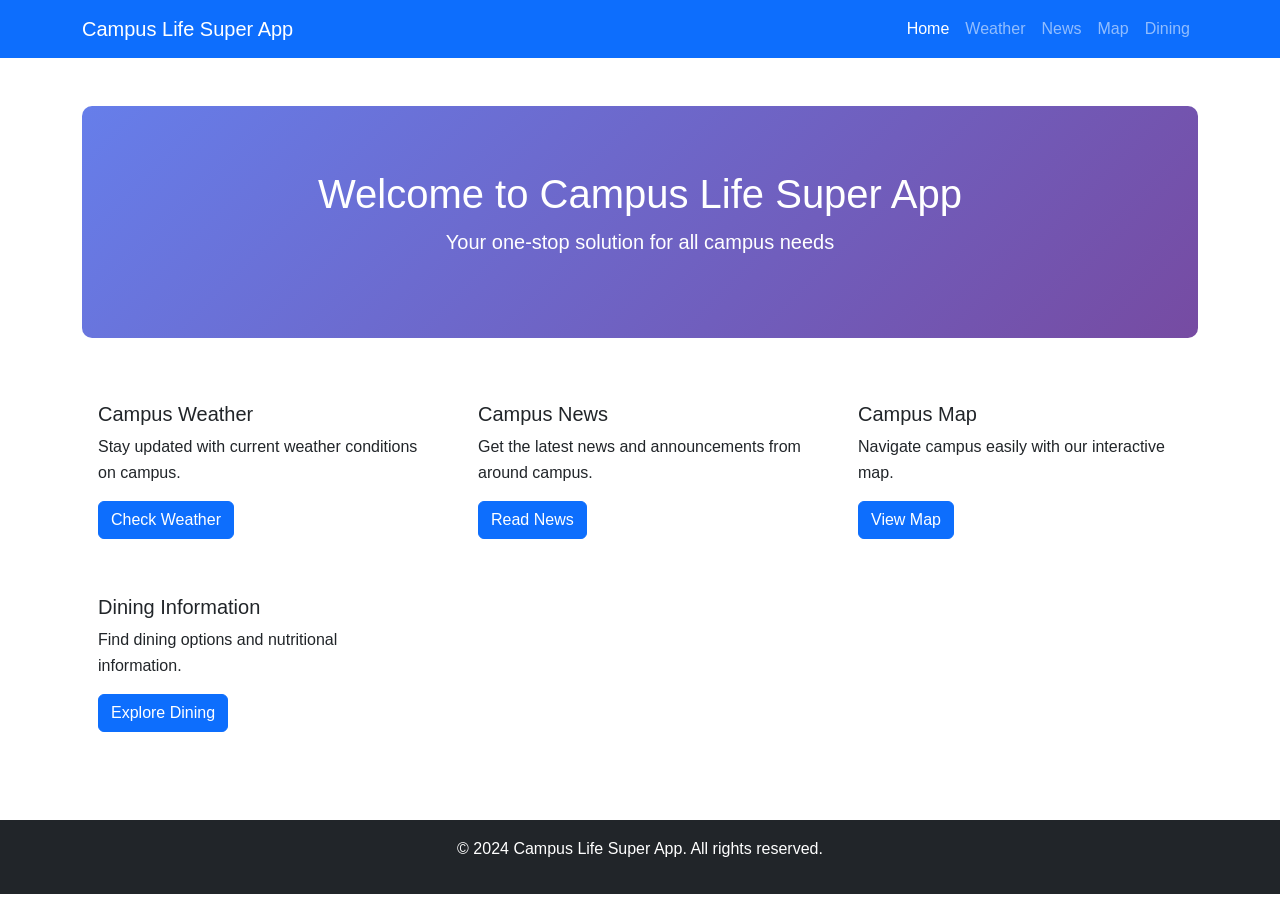
==== index.html @ a545dc6f "Initial project setup with HTML pages, CSS, and JS structure" ====
<!DOCTYPE html>
<html lang="en">
<head>
    <meta charset="UTF-8">
    <meta name="viewport" content="width=device-width, initial-scale=1.0">
    <title>Campus Life Super App - Home</title>
    <link href="https://cdn.jsdelivr.net/npm/bootstrap@5.3.0/dist/css/bootstrap.min.css" rel="stylesheet">
    <link rel="stylesheet" href="css/style.css">
</head>
<body>
    <header>
        <nav class="navbar navbar-expand-lg navbar-dark bg-primary">
            <div class="container">
                <a class="navbar-brand" href="index.html">Campus Life Super App</a>
                <button class="navbar-toggler" type="button" data-bs-toggle="collapse" data-bs-target="#navbarNav">
                    <span class="navbar-toggler-icon"></span>
                </button>
                <div class="collapse navbar-collapse" id="navbarNav">
                    <ul class="navbar-nav ms-auto">
                        <li class="nav-item"><a class="nav-link active" href="index.html">Home</a></li>
                        <li class="nav-item"><a class="nav-link" href="weather.html">Weather</a></li>
                        <li class="nav-item"><a class="nav-link" href="news.html">News</a></li>
                        <li class="nav-item"><a class="nav-link" href="map.html">Map</a></li>
                        <li class="nav-item"><a class="nav-link" href="dining.html">Dining</a></li>
                    </ul>
                </div>
            </div>
        </nav>
    </header>

    <main class="container my-5">
        <section class="hero text-center mb-5">
            <h1>Welcome to Campus Life Super App</h1>
            <p class="lead">Your one-stop solution for all campus needs</p>
        </section>

        <section class="features">
            <div class="row">
                <div class="col-md-4 mb-4">
                    <div class="card h-100">
                        <div class="card-body">
                            <h5 class="card-title">Campus Weather</h5>
                            <p class="card-text">Stay updated with current weather conditions on campus.</p>
                            <a href="weather.html" class="btn btn-primary">Check Weather</a>
                        </div>
                    </div>
                </div>
                <div class="col-md-4 mb-4">
                    <div class="card h-100">
                        <div class="card-body">
                            <h5 class="card-title">Campus News</h5>
                            <p class="card-text">Get the latest news and announcements from around campus.</p>
                            <a href="news.html" class="btn btn-primary">Read News</a>
                        </div>
                    </div>
                </div>
                <div class="col-md-4 mb-4">
                    <div class="card h-100">
                        <div class="card-body">
                            <h5 class="card-title">Campus Map</h5>
                            <p class="card-text">Navigate campus easily with our interactive map.</p>
                            <a href="map.html" class="btn btn-primary">View Map</a>
                        </div>
                    </div>
                </div>
                <div class="col-md-4 mb-4">
                    <div class="card h-100">
                        <div class="card-body">
                            <h5 class="card-title">Dining Information</h5>
                            <p class="card-text">Find dining options and nutritional information.</p>
                            <a href="dining.html" class="btn btn-primary">Explore Dining</a>
                        </div>
                    </div>
                </div>
            </div>
        </section>
    </main>

    <footer class="bg-dark text-white text-center py-3">
        <div class="container">
            <p>&copy; 2024 Campus Life Super App. All rights reserved.</p>
        </div>
    </footer>

    <script src="https://cdn.jsdelivr.net/npm/bootstrap@5.3.0/dist/js/bootstrap.bundle.min.js"></script>
    <script src="js/app.js"></script>
</body>
</html>
---- css/style.css ----
/* Custom styles for Campus Life Super App */

body {
    font-family: 'Segoe UI', Tahoma, Geneva, Verdana, sans-serif;
    line-height: 1.6;
}

.hero {
    background: linear-gradient(135deg, #667eea 0%, #764ba2 100%);
    color: white;
    padding: 4rem 0;
    border-radius: 10px;
    margin-bottom: 3rem;
}

.card {
    transition: transform 0.3s ease, box-shadow 0.3s ease;
    border: none;
    border-radius: 10px;
}

.card:hover {
    transform: translateY(-5px);
    box-shadow: 0 10px 20px rgba(0, 0, 0, 0.1);
}

footer {
    margin-top: auto;
}

/* Responsive adjustments */
@media (max-width: 768px) {
    .hero {
        padding: 2rem 1rem;
    }

    .hero h1 {
        font-size: 2rem;
    }

    .navbar-brand {
        font-size: 1.2rem;
    }
}

/* Accessibility improvements */
.btn:focus,
.navbar-toggler:focus {
    box-shadow: 0 0 0 0.2rem rgba(0, 123, 255, 0.25);
}

.card:focus-within {
    outline: 2px solid #007bff;
    outline-offset: 2px;
}
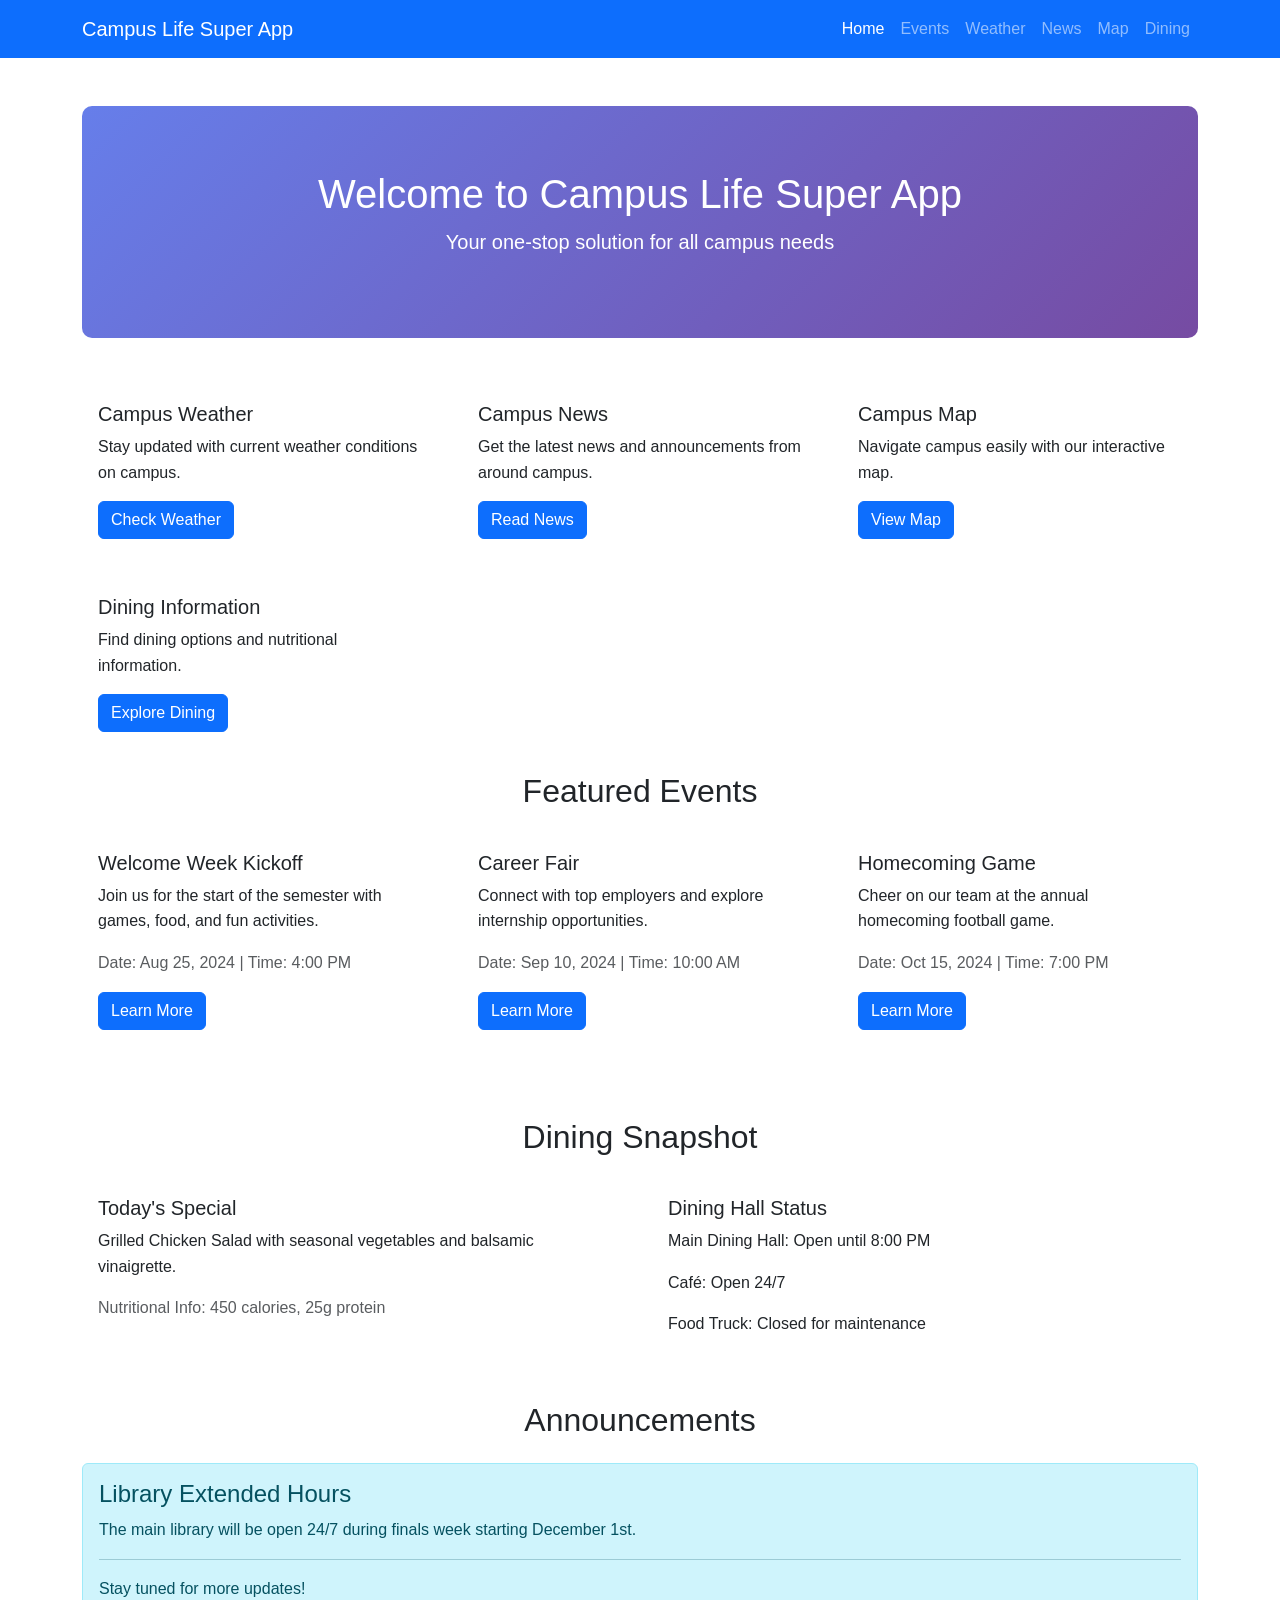
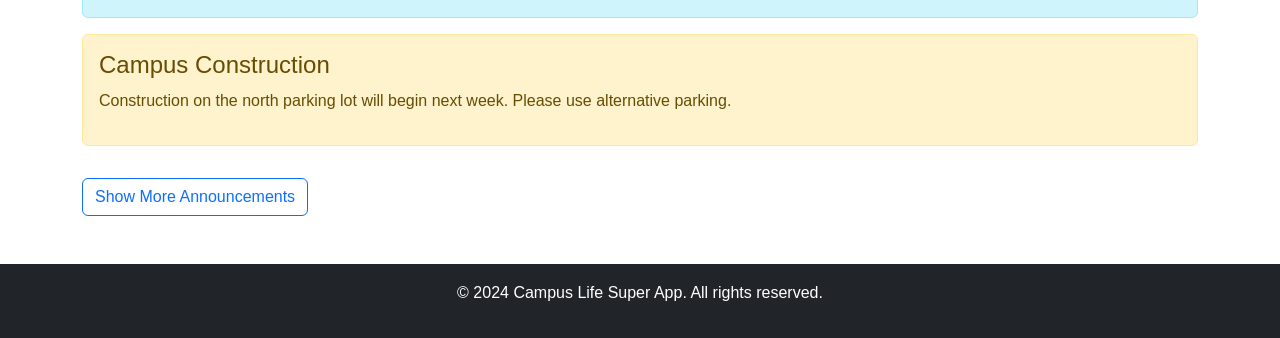
==== commit 5b282e4d: "Added enhanced home page with featured events, dining snapshot, and announcements sections" ====
--- a/index.html
+++ b/index.html
@@ -18,6 +18,7 @@
                 <div class="collapse navbar-collapse" id="navbarNav">
                     <ul class="navbar-nav ms-auto">
                         <li class="nav-item"><a class="nav-link active" href="index.html">Home</a></li>
+                        <li class="nav-item"><a class="nav-link" href="events.html">Events</a></li>
                         <li class="nav-item"><a class="nav-link" href="weather.html">Weather</a></li>
                         <li class="nav-item"><a class="nav-link" href="news.html">News</a></li>
                         <li class="nav-item"><a class="nav-link" href="map.html">Map</a></li>
@@ -74,6 +75,95 @@
                 </div>
             </div>
         </section>
+
+        <!-- Featured Events Preview Section -->
+        <section class="featured-events mb-5">
+            <h2 class="text-center mb-4">Featured Events</h2>
+            <div class="row">
+                <div class="col-md-4 mb-4">
+                    <div class="card h-100">
+                        <div class="card-body">
+                            <h5 class="card-title">Welcome Week Kickoff</h5>
+                            <p class="card-text">Join us for the start of the semester with games, food, and fun activities.</p>
+                            <p class="text-muted">Date: Aug 25, 2024 | Time: 4:00 PM</p>
+                            <button class="btn btn-primary" data-bs-toggle="modal" data-bs-target="#eventModal1">Learn More</button>
+                        </div>
+                    </div>
+                </div>
+                <div class="col-md-4 mb-4">
+                    <div class="card h-100">
+                        <div class="card-body">
+                            <h5 class="card-title">Career Fair</h5>
+                            <p class="card-text">Connect with top employers and explore internship opportunities.</p>
+                            <p class="text-muted">Date: Sep 10, 2024 | Time: 10:00 AM</p>
+                            <button class="btn btn-primary" data-bs-toggle="modal" data-bs-target="#eventModal2">Learn More</button>
+                        </div>
+                    </div>
+                </div>
+                <div class="col-md-4 mb-4">
+                    <div class="card h-100">
+                        <div class="card-body">
+                            <h5 class="card-title">Homecoming Game</h5>
+                            <p class="card-text">Cheer on our team at the annual homecoming football game.</p>
+                            <p class="text-muted">Date: Oct 15, 2024 | Time: 7:00 PM</p>
+                            <button class="btn btn-primary" data-bs-toggle="modal" data-bs-target="#eventModal3">Learn More</button>
+                        </div>
+                    </div>
+                </div>
+            </div>
+        </section>
+
+        <!-- Dining Snapshot Section -->
+        <section class="dining-snapshot mb-5">
+            <h2 class="text-center mb-4">Dining Snapshot</h2>
+            <div class="row">
+                <div class="col-md-6">
+                    <div class="card">
+                        <div class="card-body">
+                            <h5 class="card-title">Today's Special</h5>
+                            <p class="card-text">Grilled Chicken Salad with seasonal vegetables and balsamic vinaigrette.</p>
+                            <p class="text-muted">Nutritional Info: 450 calories, 25g protein</p>
+                        </div>
+                    </div>
+                </div>
+                <div class="col-md-6">
+                    <div class="card">
+                        <div class="card-body">
+                            <h5 class="card-title">Dining Hall Status</h5>
+                            <p class="card-text">Main Dining Hall: Open until 8:00 PM</p>
+                            <p class="card-text">Café: Open 24/7</p>
+                            <p class="card-text">Food Truck: Closed for maintenance</p>
+                        </div>
+                    </div>
+                </div>
+            </div>
+        </section>
+
+        <!-- Announcements Section -->
+        <section class="announcements mb-5">
+            <h2 class="text-center mb-4">Announcements</h2>
+            <div class="row">
+                <div class="col-12">
+                    <div class="alert alert-info" role="alert">
+                        <h4 class="alert-heading">Library Extended Hours</h4>
+                        <p>The main library will be open 24/7 during finals week starting December 1st.</p>
+                        <hr>
+                        <p class="mb-0">Stay tuned for more updates!</p>
+                    </div>
+                    <div class="alert alert-warning" role="alert">
+                        <h4 class="alert-heading">Campus Construction</h4>
+                        <p>Construction on the north parking lot will begin next week. Please use alternative parking.</p>
+                    </div>
+                    <div id="extra-announcements" style="display: none;">
+                        <div class="alert alert-success" role="alert">
+                            <h4 class="alert-heading">New Student Orientation</h4>
+                            <p>Mandatory orientation for new students is scheduled for August 20th.</p>
+                        </div>
+                    </div>
+                    <button id="toggle-announcements-btn" class="btn btn-outline-primary mt-3">Show More Announcements</button>
+                </div>
+            </div>
+        </section>
     </main>
 
     <footer class="bg-dark text-white text-center py-3">
@@ -84,5 +174,69 @@
 
     <script src="https://cdn.jsdelivr.net/npm/bootstrap@5.3.0/dist/js/bootstrap.bundle.min.js"></script>
     <script src="js/app.js"></script>
+
+    <!-- Event Detail Modals -->
+    <div class="modal fade" id="eventModal1" tabindex="-1" aria-labelledby="eventModal1Label" aria-hidden="true">
+        <div class="modal-dialog">
+            <div class="modal-content">
+                <div class="modal-header">
+                    <h5 class="modal-title" id="eventModal1Label">Welcome Week Kickoff</h5>
+                    <button type="button" class="btn-close" data-bs-dismiss="modal" aria-label="Close"></button>
+                </div>
+                <div class="modal-body">
+                    <p>Join us for the exciting start of the semester! Enjoy games, free food, live music, and meet your fellow students.</p>
+                    <p><strong>Date:</strong> August 25, 2024</p>
+                    <p><strong>Time:</strong> 4:00 PM - 8:00 PM</p>
+                    <p><strong>Location:</strong> Main Quad</p>
+                </div>
+                <div class="modal-footer">
+                    <button type="button" class="btn btn-secondary" data-bs-dismiss="modal">Close</button>
+                    <button type="button" class="btn btn-primary">RSVP</button>
+                </div>
+            </div>
+        </div>
+    </div>
+
+    <div class="modal fade" id="eventModal2" tabindex="-1" aria-labelledby="eventModal2Label" aria-hidden="true">
+        <div class="modal-dialog">
+            <div class="modal-content">
+                <div class="modal-header">
+                    <h5 class="modal-title" id="eventModal2Label">Career Fair</h5>
+                    <button type="button" class="btn-close" data-bs-dismiss="modal" aria-label="Close"></button>
+                </div>
+                <div class="modal-body">
+                    <p>Network with leading companies and discover internship and job opportunities in your field.</p>
+                    <p><strong>Date:</strong> September 10, 2024</p>
+                    <p><strong>Time:</strong> 10:00 AM - 4:00 PM</p>
+                    <p><strong>Location:</strong> Student Center Ballroom</p>
+                </div>
+                <div class="modal-footer">
+                    <button type="button" class="btn btn-secondary" data-bs-dismiss="modal">Close</button>
+                    <button type="button" class="btn btn-primary">RSVP</button>
+                </div>
+            </div>
+        </div>
+    </div>
+
+    <div class="modal fade" id="eventModal3" tabindex="-1" aria-labelledby="eventModal3Label" aria-hidden="true">
+        <div class="modal-dialog">
+            <div class="modal-content">
+                <div class="modal-header">
+                    <h5 class="modal-title" id="eventModal3Label">Homecoming Game</h5>
+                    <button type="button" class="btn-close" data-bs-dismiss="modal" aria-label="Close"></button>
+                </div>
+                <div class="modal-body">
+                    <p>Celebrate tradition and school spirit at our annual homecoming football game!</p>
+                    <p><strong>Date:</strong> October 15, 2024</p>
+                    <p><strong>Time:</strong> 7:00 PM</p>
+                    <p><strong>Location:</strong> Kyle Field</p>
+                </div>
+                <div class="modal-footer">
+                    <button type="button" class="btn btn-secondary" data-bs-dismiss="modal">Close</button>
+                    <button type="button" class="btn btn-primary">RSVP</button>
+                </div>
+            </div>
+        </div>
+    </div>
 </body>
 </html>
--- a/css/style.css
+++ b/css/style.css
@@ -1,10 +1,12 @@
 /* Custom styles for Campus Life Super App */
 
+/* General body styles */
 body {
     font-family: 'Segoe UI', Tahoma, Geneva, Verdana, sans-serif;
     line-height: 1.6;
 }
 
+/* Hero section styling with gradient background */
 .hero {
     background: linear-gradient(135deg, #667eea 0%, #764ba2 100%);
     color: white;
@@ -13,6 +15,7 @@
     margin-bottom: 3rem;
 }
 
+/* Card hover effects for interactive elements */
 .card {
     transition: transform 0.3s ease, box-shadow 0.3s ease;
     border: none;
@@ -24,11 +27,12 @@
     box-shadow: 0 10px 20px rgba(0, 0, 0, 0.1);
 }
 
+/* Footer positioning */
 footer {
     margin-top: auto;
 }
 
-/* Responsive adjustments */
+/* Responsive adjustments for mobile devices */
 @media (max-width: 768px) {
     .hero {
         padding: 2rem 1rem;
@@ -43,7 +47,7 @@
     }
 }
 
-/* Accessibility improvements */
+/* Accessibility improvements for focus states */
 .btn:focus,
 .navbar-toggler:focus {
     box-shadow: 0 0 0 0.2rem rgba(0, 123, 255, 0.25);
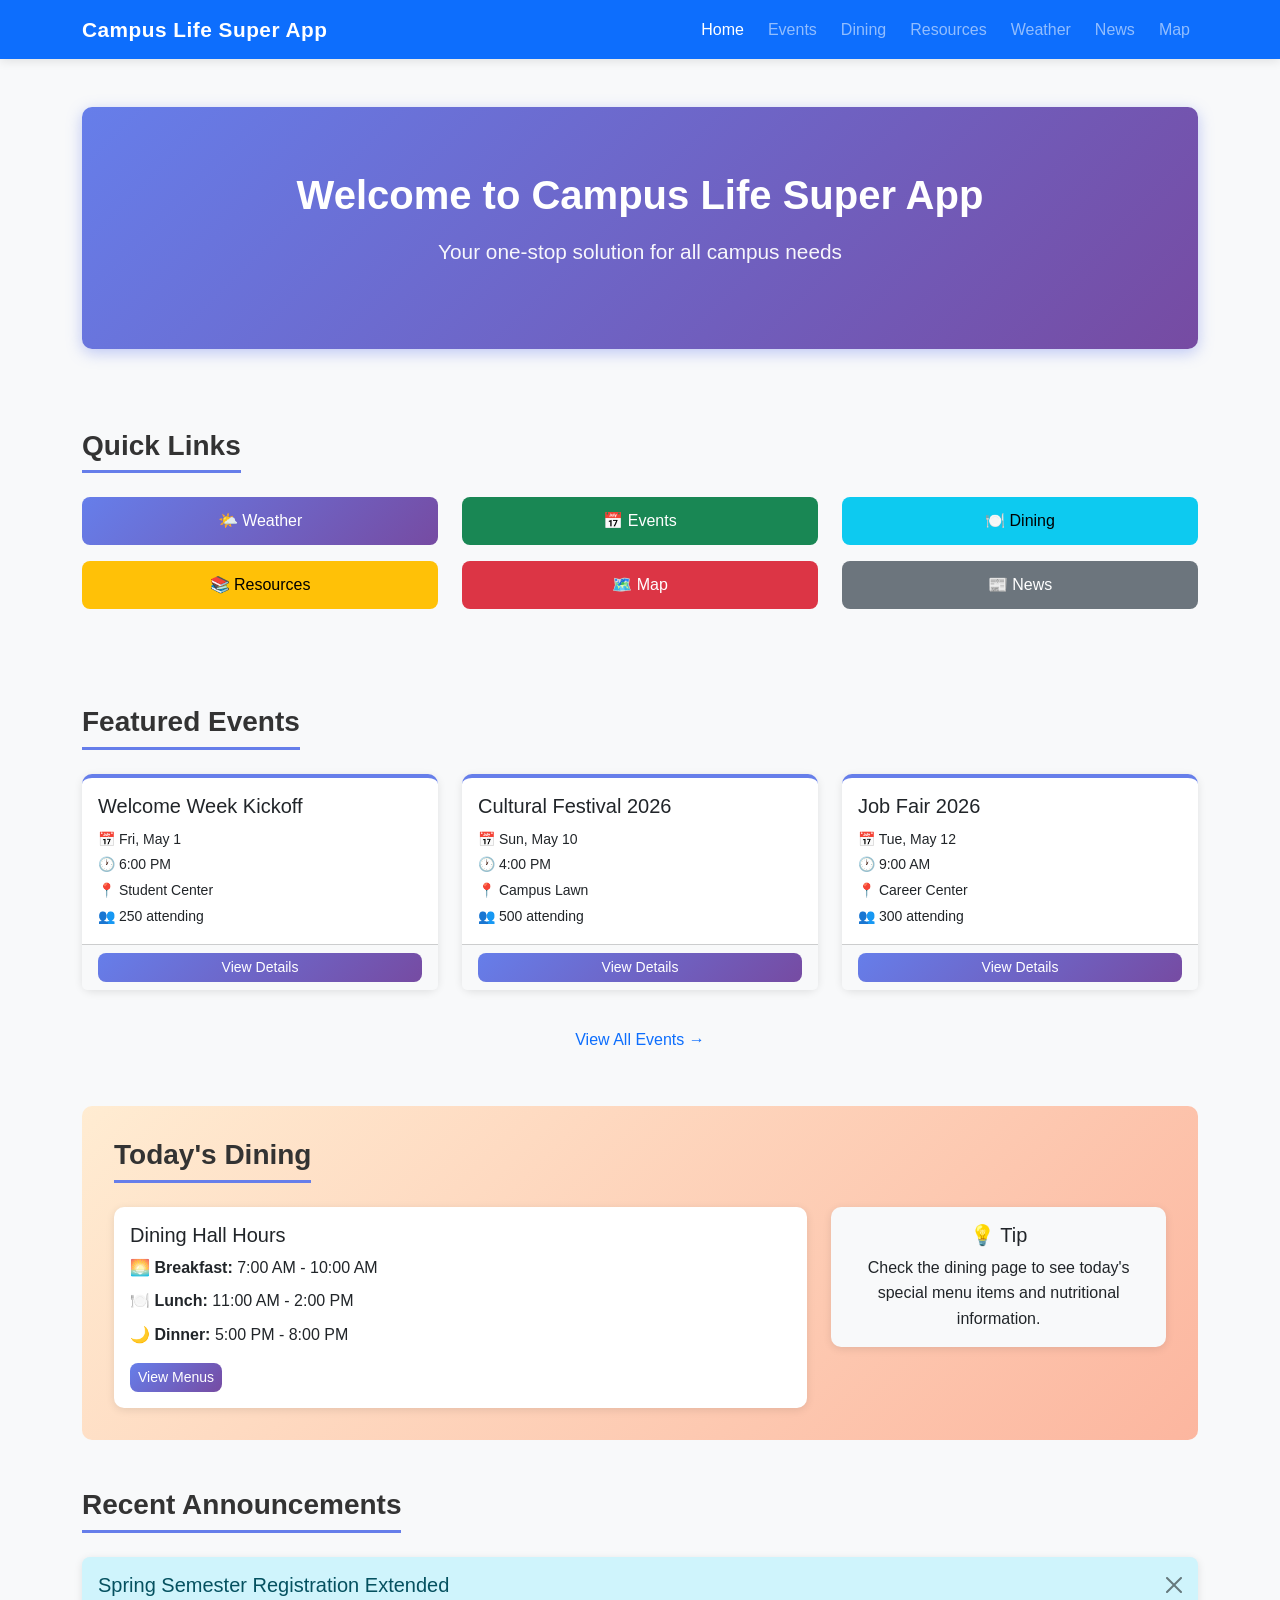
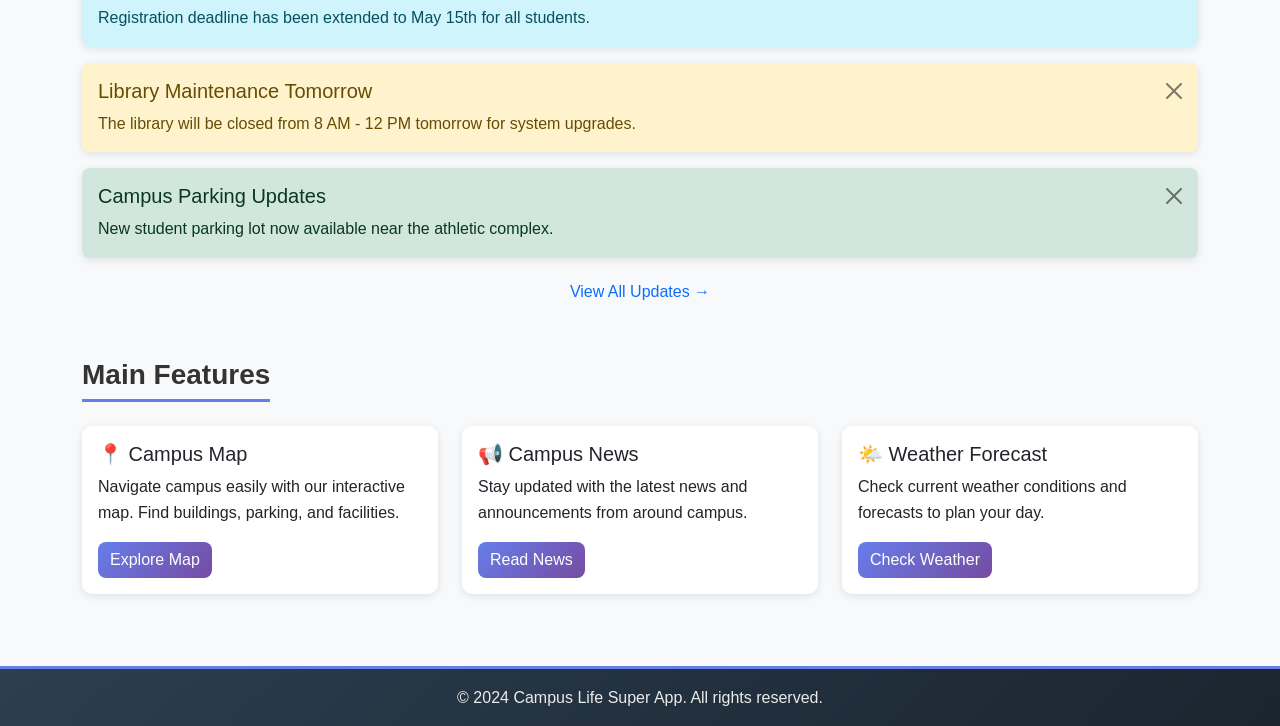
==== commit a679ab8d: "Add Events page with search/filter functionality and modal details" ====
--- a/index.html
+++ b/index.html
@@ -19,10 +19,11 @@
                     <ul class="navbar-nav ms-auto">
                         <li class="nav-item"><a class="nav-link active" href="index.html">Home</a></li>
                         <li class="nav-item"><a class="nav-link" href="events.html">Events</a></li>
+                        <li class="nav-item"><a class="nav-link" href="dining.html">Dining</a></li>
+                        <li class="nav-item"><a class="nav-link" href="student-resources.html">Resources</a></li>
                         <li class="nav-item"><a class="nav-link" href="weather.html">Weather</a></li>
                         <li class="nav-item"><a class="nav-link" href="news.html">News</a></li>
                         <li class="nav-item"><a class="nav-link" href="map.html">Map</a></li>
-                        <li class="nav-item"><a class="nav-link" href="dining.html">Dining</a></li>
                     </ul>
                 </div>
             </div>
@@ -30,27 +31,113 @@
     </header>
 
     <main class="container my-5">
+        <!-- HERO/WELCOME AREA -->
+        <!-- Purpose: Greet users and introduce the app's main features -->
         <section class="hero text-center mb-5">
             <h1>Welcome to Campus Life Super App</h1>
             <p class="lead">Your one-stop solution for all campus needs</p>
         </section>
 
+        <!-- QUICK LINKS BUTTONS -->
+        <!-- Purpose: Provide quick navigation to main features -->
+        <section class="quick-links mb-5">
+            <h3 class="text-center mb-4">Quick Links</h3>
+            <div class="row">
+                <div class="col-md-4 mb-3">
+                    <a href="weather.html" class="btn btn-lg btn-primary w-100">🌤️ Weather</a>
+                </div>
+                <div class="col-md-4 mb-3">
+                    <a href="events.html" class="btn btn-lg btn-success w-100">📅 Events</a>
+                </div>
+                <div class="col-md-4 mb-3">
+                    <a href="dining.html" class="btn btn-lg btn-info w-100">🍽️ Dining</a>
+                </div>
+                <div class="col-md-4 mb-3">
+                    <a href="student-resources.html" class="btn btn-lg btn-warning w-100">📚 Resources</a>
+                </div>
+                <div class="col-md-4 mb-3">
+                    <a href="map.html" class="btn btn-lg btn-danger w-100">🗺️ Map</a>
+                </div>
+                <div class="col-md-4 mb-3">
+                    <a href="news.html" class="btn btn-lg btn-secondary w-100">📰 News</a>
+                </div>
+            </div>
+        </section>
+
+        <!-- FEATURED EVENTS PREVIEW CARDS -->
+        <!-- Purpose: Showcase upcoming campus events to encourage attendance -->
+        <section class="featured-events mb-5">
+            <h3 class="mb-4">Featured Events</h3>
+            <div class="row" id="featured-events-container">
+                <div class="col-12 text-center">
+                    <p class="text-muted">Loading events...</p>
+                </div>
+            </div>
+            <div class="text-center mt-3">
+                <a href="events.html" class="btn btn-outline-primary">View All Events →</a>
+            </div>
+        </section>
+
+        <!-- DINING SNAPSHOT -->
+        <!-- Purpose: Display quick dining information and hours -->
+        <section class="dining-snapshot mb-5">
+            <h3 class="mb-4">Today's Dining</h3>
+            <div class="row">
+                <div class="col-md-8">
+                    <div class="card">
+                        <div class="card-body">
+                            <h5 class="card-title">Dining Hall Hours</h5>
+                            <ul class="list-unstyled">
+                                <li class="mb-2"><strong>🌅 Breakfast:</strong> 7:00 AM - 10:00 AM</li>
+                                <li class="mb-2"><strong>🍽️ Lunch:</strong> 11:00 AM - 2:00 PM</li>
+                                <li class="mb-2"><strong>🌙 Dinner:</strong> 5:00 PM - 8:00 PM</li>
+                            </ul>
+                            <a href="dining.html" class="btn btn-sm btn-primary">View Menus</a>
+                        </div>
+                    </div>
+                </div>
+                <div class="col-md-4">
+                    <div class="card bg-light">
+                        <div class="card-body text-center">
+                            <h5 class="card-title">💡 Tip</h5>
+                            <p class="card-text">Check the dining page to see today's special menu items and nutritional information.</p>
+                        </div>
+                    </div>
+                </div>
+            </div>
+        </section>
+
+        <!-- ANNOUNCEMENTS SECTION -->
+        <!-- Purpose: Keep students informed about important campus updates -->
+        <section class="announcements mb-5">
+            <h3 class="mb-4">Recent Announcements</h3>
+            <div id="announcements-container">
+                <!-- Announcements will be loaded here -->
+            </div>
+            <div class="text-center mt-3">
+                <a href="student-resources.html" class="btn btn-outline-primary">View All Updates →</a>
+            </div>
+        </section>
+
+        <!-- FEATURES SHOWCASE -->
+        <!-- Purpose: Highlight main features and services available on the app -->
         <section class="features">
+            <h3 class="text-center mb-4">Main Features</h3>
             <div class="row">
                 <div class="col-md-4 mb-4">
                     <div class="card h-100">
                         <div class="card-body">
-                            <h5 class="card-title">Campus Weather</h5>
-                            <p class="card-text">Stay updated with current weather conditions on campus.</p>
-                            <a href="weather.html" class="btn btn-primary">Check Weather</a>
+                            <h5 class="card-title">📍 Campus Map</h5>
+                            <p class="card-text">Navigate campus easily with our interactive map. Find buildings, parking, and facilities.</p>
+                            <a href="map.html" class="btn btn-primary">Explore Map</a>
                         </div>
                     </div>
                 </div>
                 <div class="col-md-4 mb-4">
                     <div class="card h-100">
                         <div class="card-body">
-                            <h5 class="card-title">Campus News</h5>
-                            <p class="card-text">Get the latest news and announcements from around campus.</p>
+                            <h5 class="card-title">📢 Campus News</h5>
+                            <p class="card-text">Stay updated with the latest news and announcements from around campus.</p>
                             <a href="news.html" class="btn btn-primary">Read News</a>
                         </div>
                     </div>
@@ -58,115 +145,17 @@
                 <div class="col-md-4 mb-4">
                     <div class="card h-100">
                         <div class="card-body">
-                            <h5 class="card-title">Campus Map</h5>
-                            <p class="card-text">Navigate campus easily with our interactive map.</p>
-                            <a href="map.html" class="btn btn-primary">View Map</a>
-                        </div>
-                    </div>
-                </div>
-                <div class="col-md-4 mb-4">
-                    <div class="card h-100">
-                        <div class="card-body">
-                            <h5 class="card-title">Dining Information</h5>
-                            <p class="card-text">Find dining options and nutritional information.</p>
-                            <a href="dining.html" class="btn btn-primary">Explore Dining</a>
+                            <h5 class="card-title">🌤️ Weather Forecast</h5>
+                            <p class="card-text">Check current weather conditions and forecasts to plan your day.</p>
+                            <a href="weather.html" class="btn btn-primary">Check Weather</a>
                         </div>
                     </div>
                 </div>
             </div>
         </section>
-
-        <!-- Featured Events Preview Section -->
-        <section class="featured-events mb-5">
-            <h2 class="text-center mb-4">Featured Events</h2>
-            <div class="row">
-                <div class="col-md-4 mb-4">
-                    <div class="card h-100">
-                        <div class="card-body">
-                            <h5 class="card-title">Welcome Week Kickoff</h5>
-                            <p class="card-text">Join us for the start of the semester with games, food, and fun activities.</p>
-                            <p class="text-muted">Date: Aug 25, 2024 | Time: 4:00 PM</p>
-                            <button class="btn btn-primary" data-bs-toggle="modal" data-bs-target="#eventModal1">Learn More</button>
-                        </div>
-                    </div>
-                </div>
-                <div class="col-md-4 mb-4">
-                    <div class="card h-100">
-                        <div class="card-body">
-                            <h5 class="card-title">Career Fair</h5>
-                            <p class="card-text">Connect with top employers and explore internship opportunities.</p>
-                            <p class="text-muted">Date: Sep 10, 2024 | Time: 10:00 AM</p>
-                            <button class="btn btn-primary" data-bs-toggle="modal" data-bs-target="#eventModal2">Learn More</button>
-                        </div>
-                    </div>
-                </div>
-                <div class="col-md-4 mb-4">
-                    <div class="card h-100">
-                        <div class="card-body">
-                            <h5 class="card-title">Homecoming Game</h5>
-                            <p class="card-text">Cheer on our team at the annual homecoming football game.</p>
-                            <p class="text-muted">Date: Oct 15, 2024 | Time: 7:00 PM</p>
-                            <button class="btn btn-primary" data-bs-toggle="modal" data-bs-target="#eventModal3">Learn More</button>
-                        </div>
-                    </div>
-                </div>
-            </div>
-        </section>
-
-        <!-- Dining Snapshot Section -->
-        <section class="dining-snapshot mb-5">
-            <h2 class="text-center mb-4">Dining Snapshot</h2>
-            <div class="row">
-                <div class="col-md-6">
-                    <div class="card">
-                        <div class="card-body">
-                            <h5 class="card-title">Today's Special</h5>
-                            <p class="card-text">Grilled Chicken Salad with seasonal vegetables and balsamic vinaigrette.</p>
-                            <p class="text-muted">Nutritional Info: 450 calories, 25g protein</p>
-                        </div>
-                    </div>
-                </div>
-                <div class="col-md-6">
-                    <div class="card">
-                        <div class="card-body">
-                            <h5 class="card-title">Dining Hall Status</h5>
-                            <p class="card-text">Main Dining Hall: Open until 8:00 PM</p>
-                            <p class="card-text">Café: Open 24/7</p>
-                            <p class="card-text">Food Truck: Closed for maintenance</p>
-                        </div>
-                    </div>
-                </div>
-            </div>
-        </section>
-
-        <!-- Announcements Section -->
-        <section class="announcements mb-5">
-            <h2 class="text-center mb-4">Announcements</h2>
-            <div class="row">
-                <div class="col-12">
-                    <div class="alert alert-info" role="alert">
-                        <h4 class="alert-heading">Library Extended Hours</h4>
-                        <p>The main library will be open 24/7 during finals week starting December 1st.</p>
-                        <hr>
-                        <p class="mb-0">Stay tuned for more updates!</p>
-                    </div>
-                    <div class="alert alert-warning" role="alert">
-                        <h4 class="alert-heading">Campus Construction</h4>
-                        <p>Construction on the north parking lot will begin next week. Please use alternative parking.</p>
-                    </div>
-                    <div id="extra-announcements" style="display: none;">
-                        <div class="alert alert-success" role="alert">
-                            <h4 class="alert-heading">New Student Orientation</h4>
-                            <p>Mandatory orientation for new students is scheduled for August 20th.</p>
-                        </div>
-                    </div>
-                    <button id="toggle-announcements-btn" class="btn btn-outline-primary mt-3">Show More Announcements</button>
-                </div>
-            </div>
-        </section>
     </main>
 
-    <footer class="bg-dark text-white text-center py-3">
+    <footer class="bg-dark text-white text-center py-3 mt-5">
         <div class="container">
             <p>&copy; 2024 Campus Life Super App. All rights reserved.</p>
         </div>
@@ -174,69 +163,6 @@
 
     <script src="https://cdn.jsdelivr.net/npm/bootstrap@5.3.0/dist/js/bootstrap.bundle.min.js"></script>
     <script src="js/app.js"></script>
-
-    <!-- Event Detail Modals -->
-    <div class="modal fade" id="eventModal1" tabindex="-1" aria-labelledby="eventModal1Label" aria-hidden="true">
-        <div class="modal-dialog">
-            <div class="modal-content">
-                <div class="modal-header">
-                    <h5 class="modal-title" id="eventModal1Label">Welcome Week Kickoff</h5>
-                    <button type="button" class="btn-close" data-bs-dismiss="modal" aria-label="Close"></button>
-                </div>
-                <div class="modal-body">
-                    <p>Join us for the exciting start of the semester! Enjoy games, free food, live music, and meet your fellow students.</p>
-                    <p><strong>Date:</strong> August 25, 2024</p>
-                    <p><strong>Time:</strong> 4:00 PM - 8:00 PM</p>
-                    <p><strong>Location:</strong> Main Quad</p>
-                </div>
-                <div class="modal-footer">
-                    <button type="button" class="btn btn-secondary" data-bs-dismiss="modal">Close</button>
-                    <button type="button" class="btn btn-primary">RSVP</button>
-                </div>
-            </div>
-        </div>
-    </div>
-
-    <div class="modal fade" id="eventModal2" tabindex="-1" aria-labelledby="eventModal2Label" aria-hidden="true">
-        <div class="modal-dialog">
-            <div class="modal-content">
-                <div class="modal-header">
-                    <h5 class="modal-title" id="eventModal2Label">Career Fair</h5>
-                    <button type="button" class="btn-close" data-bs-dismiss="modal" aria-label="Close"></button>
-                </div>
-                <div class="modal-body">
-                    <p>Network with leading companies and discover internship and job opportunities in your field.</p>
-                    <p><strong>Date:</strong> September 10, 2024</p>
-                    <p><strong>Time:</strong> 10:00 AM - 4:00 PM</p>
-                    <p><strong>Location:</strong> Student Center Ballroom</p>
-                </div>
-                <div class="modal-footer">
-                    <button type="button" class="btn btn-secondary" data-bs-dismiss="modal">Close</button>
-                    <button type="button" class="btn btn-primary">RSVP</button>
-                </div>
-            </div>
-        </div>
-    </div>
-
-    <div class="modal fade" id="eventModal3" tabindex="-1" aria-labelledby="eventModal3Label" aria-hidden="true">
-        <div class="modal-dialog">
-            <div class="modal-content">
-                <div class="modal-header">
-                    <h5 class="modal-title" id="eventModal3Label">Homecoming Game</h5>
-                    <button type="button" class="btn-close" data-bs-dismiss="modal" aria-label="Close"></button>
-                </div>
-                <div class="modal-body">
-                    <p>Celebrate tradition and school spirit at our annual homecoming football game!</p>
-                    <p><strong>Date:</strong> October 15, 2024</p>
-                    <p><strong>Time:</strong> 7:00 PM</p>
-                    <p><strong>Location:</strong> Kyle Field</p>
-                </div>
-                <div class="modal-footer">
-                    <button type="button" class="btn btn-secondary" data-bs-dismiss="modal">Close</button>
-                    <button type="button" class="btn btn-primary">RSVP</button>
-                </div>
-            </div>
-        </div>
-    </div>
+    <script src="js/home.js"></script>
 </body>
 </html>
--- a/css/style.css
+++ b/css/style.css
@@ -1,57 +1,288 @@
-/* Custom styles for Campus Life Super App */
-
-/* General body styles */
+/* ===== CAMPUS LIFE SUPER APP CUSTOM STYLES ===== */
+/* Purpose: Provide consistent, modern styling throughout the application */
+/* Theme: Professional blue/purple gradient with responsive design */
+
+/* ===== BASE STYLES ===== */
 body {
     font-family: 'Segoe UI', Tahoma, Geneva, Verdana, sans-serif;
     line-height: 1.6;
-}
-
-/* Hero section styling with gradient background */
+    background-color: #f8f9fa;
+}
+
+main {
+    min-height: calc(100vh - 200px);
+}
+
+/* ===== HERO SECTION STYLES ===== */
+/* Purpose: Create an eye-catching welcome area with gradient background */
 .hero {
     background: linear-gradient(135deg, #667eea 0%, #764ba2 100%);
     color: white;
     padding: 4rem 0;
     border-radius: 10px;
     margin-bottom: 3rem;
-}
-
-/* Card hover effects for interactive elements */
+    box-shadow: 0 4px 15px rgba(102, 126, 234, 0.4);
+}
+
+.hero h1 {
+    font-size: 2.5rem;
+    font-weight: bold;
+    margin-bottom: 1rem;
+}
+
+.hero .lead {
+    font-size: 1.3rem;
+    opacity: 0.95;
+}
+
+/* ===== CARD STYLES ===== */
+/* Purpose: Create consistent hover effects and visual hierarchy */
 .card {
     transition: transform 0.3s ease, box-shadow 0.3s ease;
     border: none;
     border-radius: 10px;
+    box-shadow: 0 2px 8px rgba(0, 0, 0, 0.1);
 }
 
 .card:hover {
     transform: translateY(-5px);
-    box-shadow: 0 10px 20px rgba(0, 0, 0, 0.1);
-}
-
-/* Footer positioning */
+    box-shadow: 0 10px 25px rgba(0, 0, 0, 0.15);
+}
+
+.event-card {
+    cursor: pointer;
+    transition: all 0.3s ease;
+}
+
+.event-card:hover {
+    background-color: #f8f9fa;
+}
+
+.resource-card {
+    border-left: 5px solid #667eea;
+}
+
+/* ===== QUICK LINKS SECTION ===== */
+/* Purpose: Provide prominent action buttons for main app features */
+.quick-links {
+    padding: 2rem 0;
+}
+
+.quick-links .btn {
+    font-size: 1rem;
+    padding: 0.75rem 1.5rem;
+    border-radius: 8px;
+    font-weight: 500;
+    transition: all 0.3s ease;
+}
+
+.quick-links .btn:hover {
+    transform: scale(1.05);
+    box-shadow: 0 5px 15px rgba(0, 0, 0, 0.2);
+}
+
+/* ===== SECTION HEADERS ===== */
+/* Purpose: Consistent styling for section titles */
+h3 {
+    color: #333;
+    font-weight: 600;
+    margin-bottom: 1.5rem;
+    border-bottom: 3px solid #667eea;
+    padding-bottom: 0.5rem;
+    display: inline-block;
+}
+
+/* ===== NAVBAR STYLES ===== */
+/* Purpose: Custom branding and navigation styling */
+.navbar {
+    box-shadow: 0 2px 10px rgba(0, 0, 0, 0.1);
+}
+
+.navbar-brand {
+    font-weight: bold;
+    font-size: 1.3rem;
+    letter-spacing: 0.5px;
+}
+
+.nav-link {
+    transition: color 0.3s ease;
+    margin-left: 0.5rem;
+}
+
+.nav-link:hover {
+    color: #e7e7e7 !important;
+}
+
+/* ===== FEATURED EVENTS SECTION ===== */
+/* Purpose: Highlight upcoming events on home page */
+.featured-events .card {
+    border-top: 4px solid #667eea;
+}
+
+/* ===== DINING SECTION ===== */
+/* Purpose: Highlight dining-related content */
+.dining-snapshot {
+    background: linear-gradient(135deg, #ffecd2 0%, #fcb69f 100%);
+    padding: 2rem;
+    border-radius: 10px;
+}
+
+/* ===== ANNOUNCEMENTS SECTION ===== */
+/* Purpose: Style announcement alerts prominently */
+.alert {
+    border-radius: 8px;
+    border: none;
+    box-shadow: 0 2px 8px rgba(0, 0, 0, 0.1);
+}
+
+/* ===== BUTTONS ===== */
+/* Purpose: Consistent button styling throughout app */
+.btn {
+    border-radius: 8px;
+    font-weight: 500;
+    transition: all 0.3s ease;
+    border: none;
+}
+
+.btn-primary {
+    background: linear-gradient(135deg, #667eea 0%, #764ba2 100%);
+    border-color: transparent;
+}
+
+.btn-primary:hover {
+    background: linear-gradient(135deg, #764ba2 0%, #667eea 100%);
+    transform: translateY(-2px);
+    box-shadow: 0 5px 15px rgba(102, 126, 234, 0.4);
+}
+
+/* ===== BADGE STYLES ===== */
+/* Purpose: Highlight categories and tags */
+.badge {
+    padding: 0.5rem 0.75rem;
+    border-radius: 6px;
+    font-size: 0.85rem;
+    font-weight: 500;
+}
+
+/* ===== LIST GROUP STYLES ===== */
+/* Purpose: Consistent styling for lists */
+.list-group-item {
+    border: none;
+    border-bottom: 1px solid #e0e0e0;
+    background-color: transparent;
+}
+
+.list-group-item:last-child {
+    border-bottom: none;
+}
+
+/* ===== FOOTER STYLES ===== */
+/* Purpose: Consistent footer styling */
 footer {
     margin-top: auto;
-}
-
-/* Responsive adjustments for mobile devices */
+    background: linear-gradient(135deg, #2c3e50 0%, #1a252f 100%);
+    border-top: 3px solid #667eea;
+}
+
+footer p {
+    margin: 0;
+    opacity: 0.9;
+}
+
+/* ===== MODAL STYLES ===== */
+/* Purpose: Enhance modal appearance for event details */
+.modal-content {
+    border-radius: 10px;
+    border: none;
+    box-shadow: 0 5px 20px rgba(0, 0, 0, 0.3);
+}
+
+.modal-header {
+    background: linear-gradient(135deg, #667eea 0%, #764ba2 100%);
+    color: white;
+    border: none;
+    border-radius: 10px 10px 0 0;
+}
+
+.modal-header .btn-close {
+    filter: brightness(0) invert(1);
+}
+
+/* ===== SPINNER/LOADING STYLES ===== */
+/* Purpose: Match spinner color to app theme */
+.spinner-border {
+    color: #667eea;
+}
+
+/* ===== RESPONSIVE ADJUSTMENTS ===== */
+/* Purpose: Ensure proper display on smaller screens */
 @media (max-width: 768px) {
     .hero {
         padding: 2rem 1rem;
     }
 
     .hero h1 {
-        font-size: 2rem;
+        font-size: 1.8rem;
     }
 
     .navbar-brand {
-        font-size: 1.2rem;
-    }
-}
-
-/* Accessibility improvements for focus states */
+        font-size: 1.1rem;
+    }
+
+    h3 {
+        font-size: 1.3rem;
+    }
+
+    .quick-links .btn {
+        font-size: 0.9rem;
+        padding: 0.6rem 1rem;
+    }
+
+    main {
+        min-height: calc(100vh - 150px);
+    }
+}
+
+/* ===== TABLET SPECIFIC STYLES ===== */
+@media (max-width: 1024px) {
+    .card {
+        margin-bottom: 1rem;
+    }
+}
+
+/* ===== ACCESSIBILITY IMPROVEMENTS ===== */
+/* Purpose: Ensure proper focus states and keyboard navigation */
 .btn:focus,
-.navbar-toggler:focus {
-    box-shadow: 0 0 0 0.2rem rgba(0, 123, 255, 0.25);
-}
+.navbar-toggler:focus,
+.card:focus,
+a:focus {
+    box-shadow: 0 0 0 0.2rem rgba(102, 126, 234, 0.25);
+    outline: none;
+}
+
+/* ===== FOCUS VISIBLE FOR BETTER KEYBOARD NAVIGATION ===== */
+:focus-visible {
+    outline: 2px solid #667eea;
+    outline-offset: 2px;
+}
+
+/* ===== PRINT STYLES ===== */
+/* Purpose: Optimize appearance when printing */
+@media print {
+    navbar,
+    footer {
+        display: none;
+    }
+
+    body {
+        background-color: white;
+    }
+
+    .card {
+        page-break-inside: avoid;
+    }
+}
+
 
 .card:focus-within {
     outline: 2px solid #007bff;
